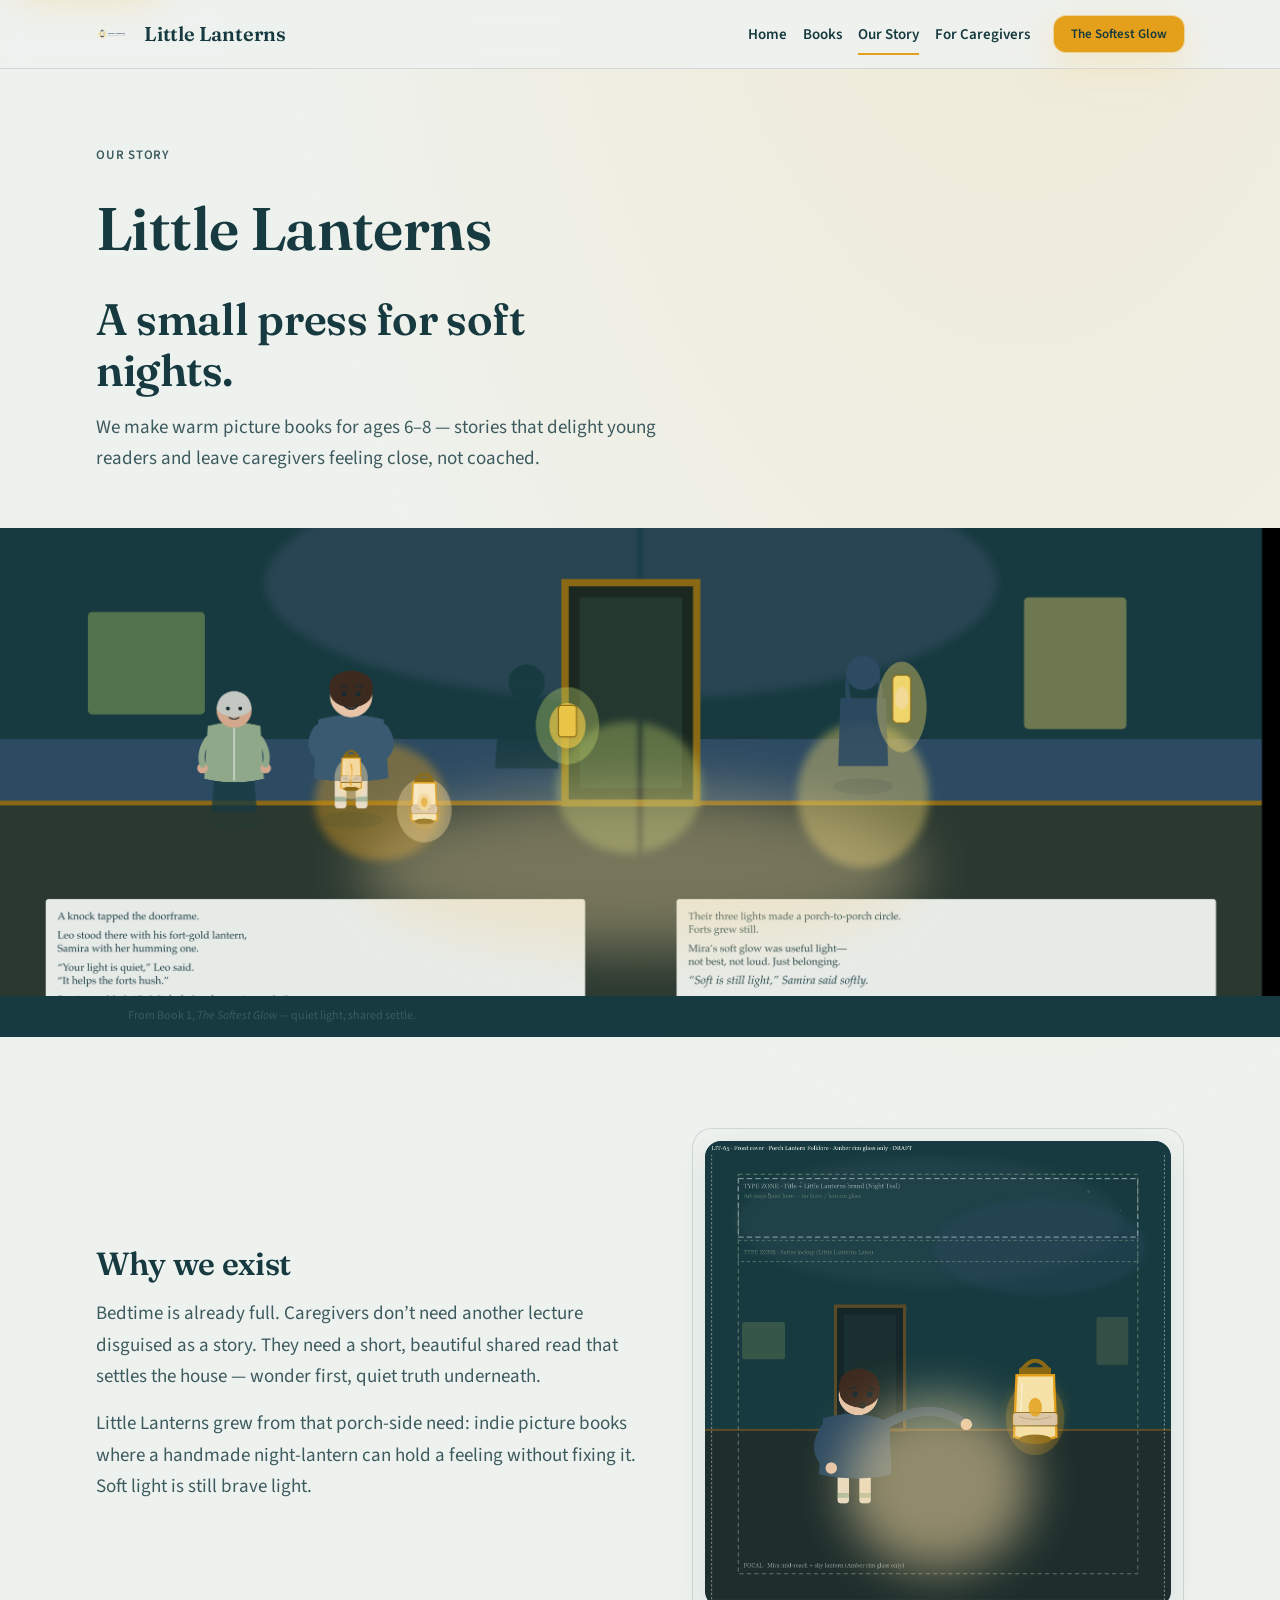
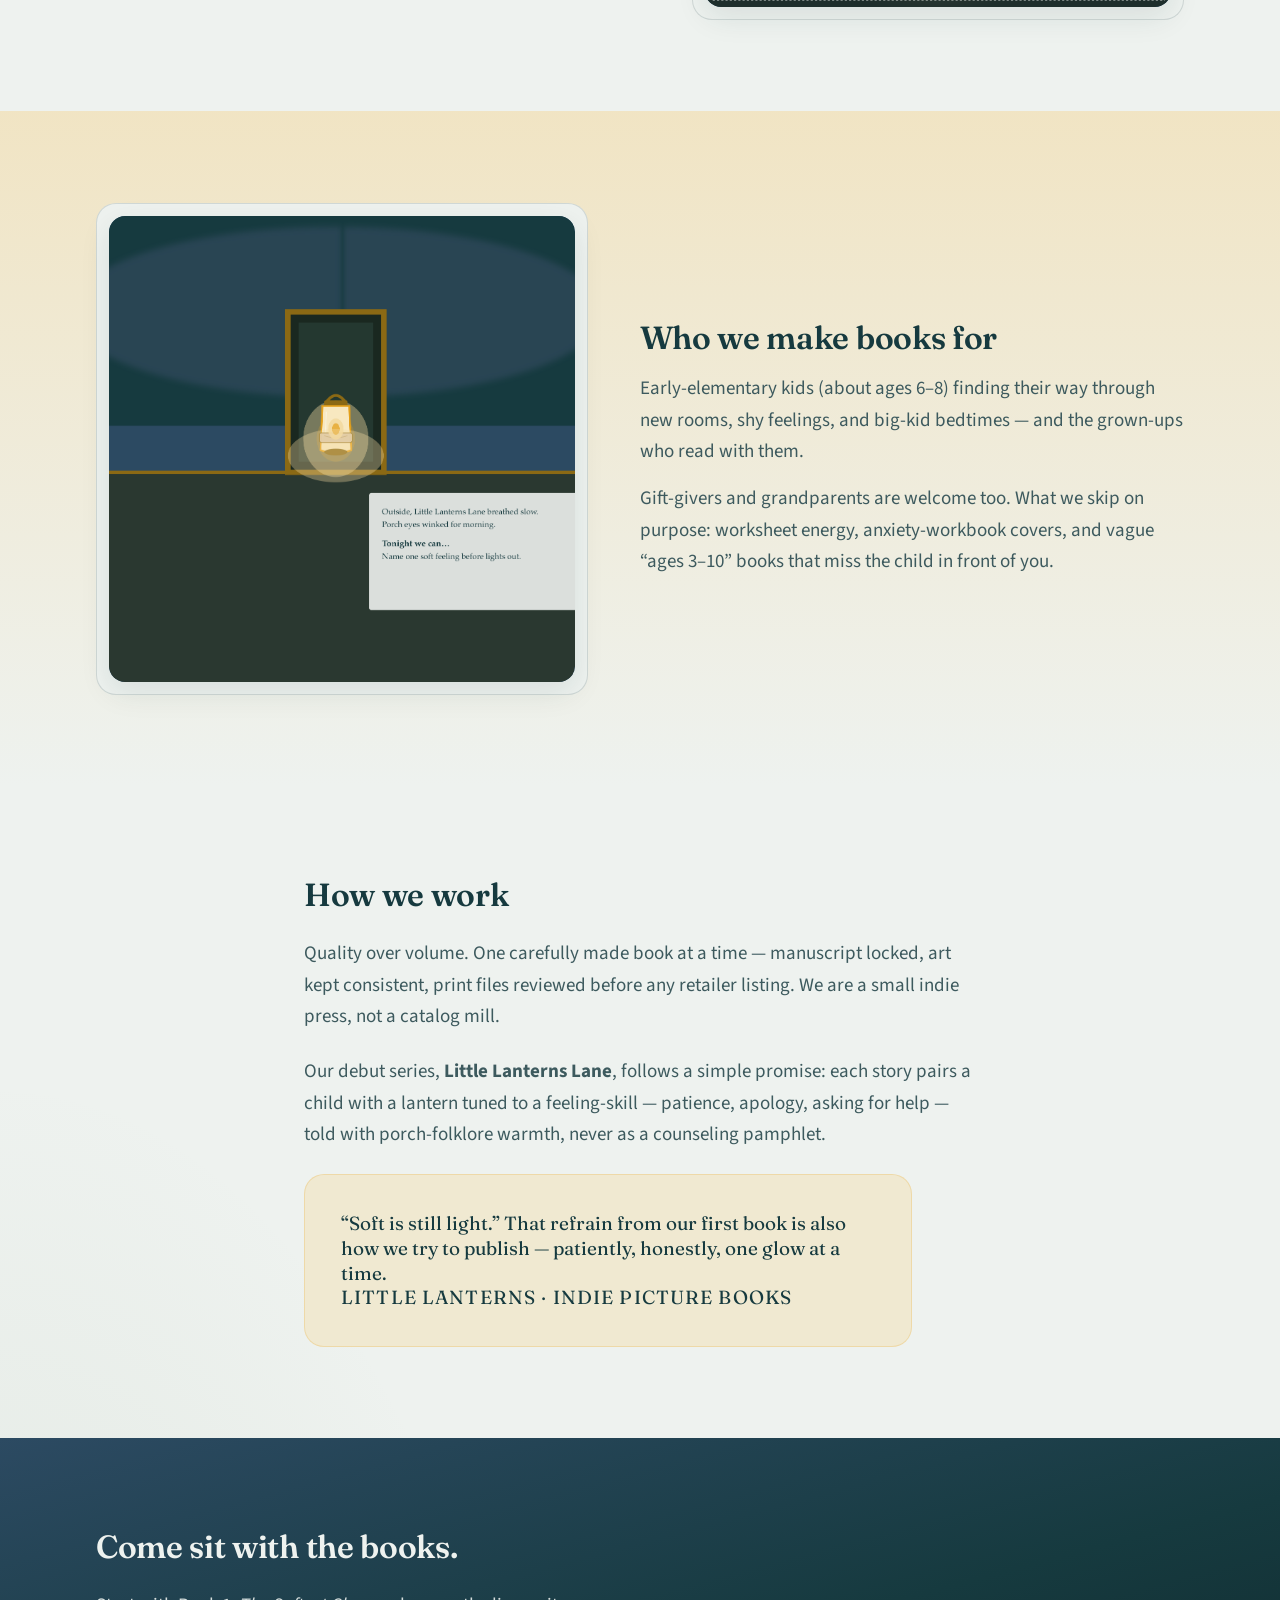
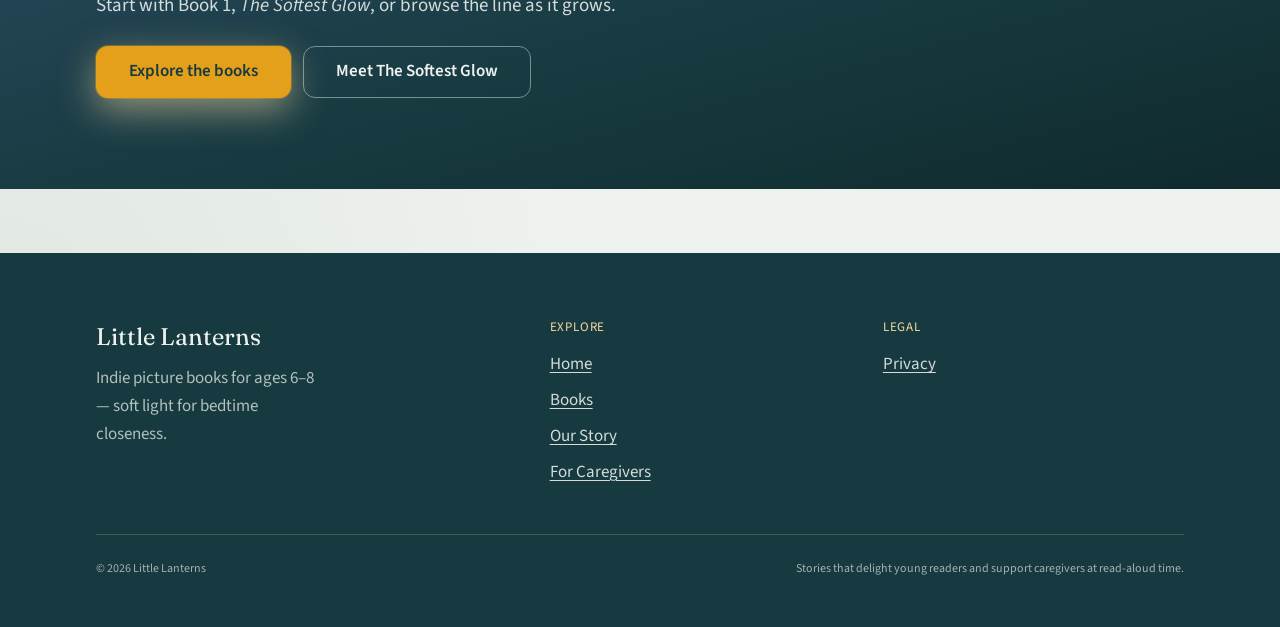
==== about/index.html @ 205b832d "Publish Little Lanterns website v1 static site. Hosted for LIT-75 via GitHub Pages; no retailer publ" ====
<!DOCTYPE html>
<html lang="en">
  <head>
    <meta charset="utf-8" />
    <meta name="viewport" content="width=device-width, initial-scale=1" />
    <title>Our Story — Little Lanterns</title>
    <meta
      name="description"
      content="Little Lanterns is a small indie press making warm, high-quality picture books for ages 6–8 — delight for kids, closeness for caregivers at read-aloud time."
    />
    <meta property="og:title" content="Our Story — Little Lanterns" />
    <meta
      property="og:description"
      content="A small indie press for soft nights: picture books that delight ages 6–8 and support the grown-ups who read them aloud."
    />
    <link rel="stylesheet" href="../design-system/tokens.css" />
    <link rel="stylesheet" href="../design-system/components.css" />
    <link rel="stylesheet" href="../assets/site.css" />
    <link rel="stylesheet" href="../assets/about.css" />
  </head>
  <body>
    <a class="ll-skip ll-btn ll-btn--glow" href="#main">Skip to content</a>

    <header class="ll-header">
      <div class="ll-shell ll-header__inner">
        <a class="ll-logo" href="../index.html">
          <img
            class="ll-logo__mark"
            src="../assets/little-lanterns-mark.svg"
            alt=""
            width="36"
            height="36"
          />
          <span class="ll-brand ll-logo__word">Little Lanterns</span>
        </a>
        <button
          class="ll-nav-toggle"
          type="button"
          data-nav-toggle
          aria-expanded="false"
          aria-controls="site-nav"
        >
          Menu
        </button>
        <nav class="ll-nav" id="site-nav" data-nav aria-label="Primary">
          <ul class="ll-nav__list">
            <li><a class="ll-nav__link" href="../index.html">Home</a></li>
            <li><a class="ll-nav__link" href="../books/index.html">Books</a></li>
            <li>
              <a class="ll-nav__link" href="../about/index.html" aria-current="page"
                >Our Story</a
              >
            </li>
            <li>
              <a class="ll-nav__link" href="../caregivers/index.html">For Caregivers</a>
            </li>
          </ul>
          <a
            class="ll-btn ll-btn--glow ll-btn--sm ll-header__cta"
            href="../books/the-softest-glow/index.html"
            >The Softest Glow</a
          >
        </nav>
      </div>
    </header>

    <main id="main">
      <section class="ll-about-hero" aria-labelledby="about-heading">
        <div class="ll-shell">
          <p class="ll-label">Our Story</p>
          <p class="ll-brand ll-about-hero__brand">Little Lanterns</p>
          <h1 id="about-heading" class="ll-display ll-display-lg ll-about-hero__headline">
            A small press for soft nights.
          </h1>
          <p class="ll-lede">
            We make warm picture books for ages 6–8 — stories that delight young readers
            and leave caregivers feeling close, not coached.
          </p>
        </div>
      </section>

      <figure class="ll-about-visual ll-media-bleed">
        <div class="ll-about-visual__frame">
          <img
            src="../assets/LIT-66-softproof-pp27-28-shared-settle.png"
            alt="Story art from The Softest Glow: neighbors settle together in soft porch light."
            width="1600"
            height="900"
          />
        </div>
        <figcaption class="ll-caption">
          From Book 1, <cite>The Softest Glow</cite> — quiet light, shared settle.
        </figcaption>
      </figure>

      <section class="ll-section" aria-labelledby="why-heading">
        <div class="ll-shell ll-about-split">
          <div class="ll-about-split__copy">
            <h2 id="why-heading" class="ll-display ll-display-md">Why we exist</h2>
            <p>
              Bedtime is already full. Caregivers don’t need another lecture disguised as a
              story. They need a short, beautiful shared read that settles the house —
              wonder first, quiet truth underneath.
            </p>
            <p>
              Little Lanterns grew from that porch-side need: indie picture books where a
              handmade night-lantern can hold a feeling without fixing it. Soft light is
              still brave light.
            </p>
          </div>
          <div class="ll-media-mat ll-about-mat">
            <div class="ll-media-frame ll-media-frame--lantern-glow">
              <img
                src="../assets/the-softest-glow-cover.png"
                alt="Cover of The Softest Glow, Book 1 in Little Lanterns Lane"
                width="640"
                height="640"
              />
            </div>
          </div>
        </div>
      </section>

      <section class="ll-section ll-band-settle" aria-labelledby="who-heading">
        <div class="ll-shell ll-about-split ll-about-split--flip">
          <div class="ll-media-mat ll-about-mat">
            <div class="ll-media-frame">
              <img
                src="../assets/LIT-66-softproof-pp31-32-coda.png"
                alt="Closing art from The Softest Glow: a soft lantern glow at rest."
                width="800"
                height="800"
              />
            </div>
          </div>
          <div class="ll-about-split__copy">
            <h2 id="who-heading" class="ll-display ll-display-md">Who we make books for</h2>
            <p>
              Early-elementary kids (about ages 6–8) finding their way through new rooms,
              shy feelings, and big-kid bedtimes — and the grown-ups who read with them.
            </p>
            <p>
              Gift-givers and grandparents are welcome too. What we skip on purpose:
              worksheet energy, anxiety-workbook covers, and vague “ages 3–10” books that
              miss the child in front of you.
            </p>
          </div>
        </div>
      </section>

      <section class="ll-section" aria-labelledby="how-heading">
        <div class="ll-shell ll-about-ethos">
          <h2 id="how-heading" class="ll-display ll-display-md">How we work</h2>
          <p>
            Quality over volume. One carefully made book at a time — manuscript locked,
            art kept consistent, print files reviewed before any retailer listing. We are
            a small indie press, not a catalog mill.
          </p>
          <p>
            Our debut series, <strong>Little Lanterns Lane</strong>, follows a simple
            promise: each story pairs a child with a lantern tuned to a feeling-skill —
            patience, apology, asking for help — told with porch-folklore warmth, never
            as a counseling pamphlet.
          </p>
          <aside class="ll-about-note" aria-label="Press note">
            <p>
              “Soft is still light.” That refrain from our first book is also how we try
              to publish — patiently, honestly, one glow at a time.
            </p>
            <p class="ll-about-note__attrib">Little Lanterns · indie picture books</p>
          </aside>
        </div>
      </section>

      <section class="ll-section ll-band-inverse" aria-labelledby="cta-heading">
        <div class="ll-shell ll-about-cta">
          <h2 id="cta-heading" class="ll-display ll-display-md">
            Come sit with the books.
          </h2>
          <p class="ll-lede">
            Start with Book 1, <cite>The Softest Glow</cite>, or browse the line as it
            grows.
          </p>
          <div class="ll-btn-row">
            <a class="ll-btn ll-btn--glow ll-btn--lg" href="../books/index.html"
              >Explore the books</a
            >
            <a
              class="ll-btn ll-btn--on-dark ll-btn--quiet ll-btn--lg"
              href="../books/the-softest-glow/index.html"
              >Meet The Softest Glow</a
            >
          </div>
        </div>
      </section>
    </main>

    <footer class="ll-footer">
      <div class="ll-shell">
        <div class="ll-footer__grid">
          <div>
            <p class="ll-footer__brand">Little Lanterns</p>
            <p class="ll-footer__tag">
              Indie picture books for ages 6–8 — soft light for bedtime closeness.
            </p>
          </div>
          <div>
            <p class="ll-footer__heading">Explore</p>
            <ul class="ll-footer__list">
              <li><a href="../index.html">Home</a></li>
              <li><a href="../books/index.html">Books</a></li>
              <li><a href="../about/index.html">Our Story</a></li>
              <li><a href="../caregivers/index.html">For Caregivers</a></li>
            </ul>
          </div>
          <div>
            <p class="ll-footer__heading">Legal</p>
            <ul class="ll-footer__list">
              <li><a href="../privacy/index.html">Privacy</a></li>
            </ul>
          </div>
        </div>
        <div class="ll-footer__legal">
          <span>© 2026 Little Lanterns</span>
          <span
            >Stories that delight young readers and support caregivers at read-aloud
            time.</span
          >
        </div>
      </div>
    </footer>

    <script src="../assets/site.js" defer></script>
  </body>
</html>
---- design-system/tokens.css ----
/**
 * Little Lanterns — Web Design Tokens
 * Visual system: Porch Lantern Folklore (Art Director lock: LIT-15 / LIT-59)
 * Issue: LIT-69
 *
 * Import once at the app root. Component styles live in components.css.
 */

@import url("https://fonts.googleapis.com/css2?family=Fraunces:opsz,wght@9..144,500;9..144,600;9..144,700&family=Source+Sans+3:ital,wght@0,400;0,500;0,600;0,700;1,400&display=swap");

:root {
  /* —— Brand color (locked AD palette) —— */
  --ll-lantern-amber: #e4a01a;
  --ll-night-teal: #163a3f;
  --ll-mist-paper: #eef2ef;
  --ll-ember-coral: #d45a3a;
  --ll-soft-sage: #8fa88a;
  --ll-porch-blue: #2c4a62;
  --ll-firefly-lime: #c6d96a;
  --ll-window-warm: #f3d9a0;

  /* —— Semantic roles (web) —— */
  --ll-color-bg: var(--ll-mist-paper);
  --ll-color-bg-elevated: #f7f9f7;
  --ll-color-bg-inverse: var(--ll-night-teal);
  --ll-color-bg-dusk: var(--ll-porch-blue);
  --ll-color-bg-settle: var(--ll-window-warm);

  --ll-color-text: var(--ll-night-teal);
  --ll-color-text-muted: #3d5a5e;
  --ll-color-text-on-inverse: var(--ll-mist-paper);
  --ll-color-text-on-dusk: var(--ll-mist-paper);

  --ll-color-brand: var(--ll-night-teal);
  --ll-color-accent: var(--ll-lantern-amber);
  --ll-color-accent-soft: var(--ll-window-warm);
  --ll-color-calm: var(--ll-soft-sage);
  --ll-color-neighbor: var(--ll-firefly-lime);
  --ll-color-stakes: var(--ll-ember-coral);
  /* Darkened coral for small text on Mist Paper (~4.6:1 AA). Raw Ember Coral is large-text only. */
  --ll-color-stakes-text: #a63f28;
  --ll-color-border: color-mix(in srgb, var(--ll-night-teal) 14%, transparent);
  --ll-color-border-strong: color-mix(in srgb, var(--ll-night-teal) 28%, transparent);
  --ll-color-focus: var(--ll-lantern-amber);
  --ll-color-link: var(--ll-porch-blue);
  --ll-color-link-hover: var(--ll-night-teal);

  /* —— Glow (local lantern treatment — never page-wide glitter) —— */
  --ll-glow-shy: color-mix(in srgb, var(--ll-lantern-amber) 35%, transparent);
  --ll-glow-soft-true: color-mix(in srgb, var(--ll-window-warm) 55%, transparent);
  --ll-glow-settle: color-mix(in srgb, var(--ll-window-warm) 40%, transparent);

  /* —— Typography —— */
  --ll-font-display: "Fraunces", "Palatino Linotype", Palatino, serif;
  --ll-font-body: "Source Sans 3", "Source Sans Pro", "Segoe UI", sans-serif;
  --ll-font-ui: var(--ll-font-body);

  --ll-fs-display-xl: clamp(2.5rem, 1.8rem + 2.8vw, 3.75rem);
  --ll-fs-display-lg: clamp(2rem, 1.55rem + 1.8vw, 2.75rem);
  --ll-fs-display-md: clamp(1.625rem, 1.4rem + 0.9vw, 2rem);
  --ll-fs-title: 1.375rem;
  --ll-fs-body-lg: 1.1875rem;
  --ll-fs-body: 1.0625rem;
  --ll-fs-body-sm: 0.9375rem;
  --ll-fs-label: 0.8125rem;
  --ll-fs-caption: 0.75rem;

  --ll-lh-display: 1.15;
  --ll-lh-title: 1.3;
  --ll-lh-body: 1.65;
  --ll-lh-tight: 1.35;

  --ll-tracking-display: -0.01em;
  --ll-tracking-label: 0.06em;

  --ll-fw-regular: 400;
  --ll-fw-medium: 500;
  --ll-fw-semibold: 600;
  --ll-fw-bold: 700;

  /* —— Spacing (4px base) —— */
  --ll-space-1: 0.25rem;
  --ll-space-2: 0.5rem;
  --ll-space-3: 0.75rem;
  --ll-space-4: 1rem;
  --ll-space-5: 1.5rem;
  --ll-space-6: 2rem;
  --ll-space-7: 3rem;
  --ll-space-8: 4rem;
  --ll-space-9: 6rem;

  --ll-section-y: clamp(3.5rem, 2.5rem + 4vw, 6rem);
  --ll-gutter: clamp(1.25rem, 1rem + 2vw, 2rem);
  --ll-content-max: 68rem;
  --ll-prose-max: 38rem;
  --ll-narrow-max: 28rem;

  /* —— Radius / elevation —— */
  --ll-radius-sm: 0.375rem;
  --ll-radius-md: 0.75rem;
  --ll-radius-lg: 1.25rem;
  --ll-radius-pill: 999px;

  --ll-shadow-soft: 0 10px 30px color-mix(in srgb, var(--ll-night-teal) 10%, transparent);
  --ll-shadow-glow: 0 0 0 1px var(--ll-glow-shy), 0 12px 36px var(--ll-glow-soft-true);
  /* Dual-tone focus: teal halo + amber outline (see a11y.css for :focus-visible) */
  --ll-shadow-focus: 0 0 0 3px var(--ll-night-teal), 0 0 0 6px var(--ll-color-focus);

  /* —— Motion —— */
  --ll-ease-out: cubic-bezier(0.22, 1, 0.36, 1);
  --ll-duration-fast: 140ms;
  --ll-duration-med: 280ms;
  --ll-duration-slow: 520ms;

  /* —— Control sizes —— */
  --ll-control-h-sm: 2.25rem;
  --ll-control-h-md: 2.75rem;
  --ll-control-h-lg: 3.25rem;
  --ll-icon-sm: 1rem;
  --ll-icon-md: 1.25rem;
}

@media (prefers-reduced-motion: reduce) {
  :root {
    --ll-duration-fast: 0ms;
    --ll-duration-med: 0ms;
    --ll-duration-slow: 0ms;
  }
}

/* Full transform/animation kill lives in a11y.css */
---- design-system/components.css ----
/**
 * Little Lanterns — Component primitives
 * Depends on tokens.css
 */

*,
*::before,
*::after {
  box-sizing: border-box;
}

html {
  color-scheme: light;
}

body {
  margin: 0;
  font-family: var(--ll-font-body);
  font-size: var(--ll-fs-body);
  font-weight: var(--ll-fw-regular);
  line-height: var(--ll-lh-body);
  color: var(--ll-color-text);
  background:
    radial-gradient(
      120% 80% at 80% -10%,
      color-mix(in srgb, var(--ll-window-warm) 35%, transparent),
      transparent 55%
    ),
    radial-gradient(
      90% 60% at 0% 100%,
      color-mix(in srgb, var(--ll-soft-sage) 18%, transparent),
      transparent 50%
    ),
    var(--ll-color-bg);
  -webkit-font-smoothing: antialiased;
  text-rendering: optimizeLegibility;
}

img {
  max-width: 100%;
  height: auto;
  display: block;
}

a {
  color: var(--ll-color-link);
  text-underline-offset: 0.18em;
  transition: color var(--ll-duration-fast) var(--ll-ease-out);
}

a:hover {
  color: var(--ll-color-link-hover);
}

:focus-visible {
  outline: 3px solid var(--ll-lantern-amber);
  outline-offset: 3px;
  box-shadow: 0 0 0 3px var(--ll-night-teal);
}

/* —— Type roles —— */
.ll-brand {
  font-family: var(--ll-font-display);
  font-weight: var(--ll-fw-semibold);
  font-optical-sizing: auto;
  letter-spacing: var(--ll-tracking-display);
  color: var(--ll-color-brand);
}

.ll-display {
  font-family: var(--ll-font-display);
  font-weight: var(--ll-fw-semibold);
  font-optical-sizing: auto;
  line-height: var(--ll-lh-display);
  letter-spacing: var(--ll-tracking-display);
  color: var(--ll-color-text);
}

.ll-display-xl { font-size: var(--ll-fs-display-xl); }
.ll-display-lg { font-size: var(--ll-fs-display-lg); }
.ll-display-md { font-size: var(--ll-fs-display-md); }

.ll-title {
  font-family: var(--ll-font-display);
  font-size: var(--ll-fs-title);
  font-weight: var(--ll-fw-semibold);
  line-height: var(--ll-lh-title);
}

.ll-lede {
  font-size: var(--ll-fs-body-lg);
  max-width: var(--ll-prose-max);
  color: var(--ll-color-text-muted);
}

.ll-label {
  font-family: var(--ll-font-ui);
  font-size: var(--ll-fs-label);
  font-weight: var(--ll-fw-semibold);
  letter-spacing: var(--ll-tracking-label);
  text-transform: uppercase;
  color: var(--ll-color-text-muted);
}

.ll-caption {
  font-size: var(--ll-fs-caption);
  line-height: var(--ll-lh-tight);
  color: var(--ll-color-text-muted);
}

.ll-prose {
  max-width: var(--ll-prose-max);
}

.ll-prose > * + * {
  margin-top: var(--ll-space-4);
}

/* —— Layout —— */
.ll-shell {
  width: min(100% - (var(--ll-gutter) * 2), var(--ll-content-max));
  margin-inline: auto;
}

.ll-section {
  padding-block: var(--ll-section-y);
}

.ll-band-inverse {
  background: linear-gradient(
    165deg,
    var(--ll-porch-blue) 0%,
    var(--ll-night-teal) 58%,
    #102a2e 100%
  );
  color: var(--ll-color-text-on-inverse);
}

.ll-band-inverse .ll-brand,
.ll-band-inverse .ll-display,
.ll-band-inverse .ll-title {
  color: var(--ll-color-text-on-inverse);
}

.ll-band-inverse .ll-lede,
.ll-band-inverse .ll-caption,
.ll-band-inverse .ll-label {
  /* ≥85% mist over night teal keeps ~8:1; avoid dropping below ~78% (~7:1) */
  color: color-mix(in srgb, var(--ll-mist-paper) 88%, transparent);
}

.ll-band-settle {
  background:
    linear-gradient(
      180deg,
      color-mix(in srgb, var(--ll-window-warm) 55%, var(--ll-mist-paper)),
      var(--ll-mist-paper)
    );
}

/* —— Buttons —— */
.ll-btn {
  --ll-btn-bg: var(--ll-night-teal);
  --ll-btn-fg: var(--ll-mist-paper);
  --ll-btn-border: transparent;
  --ll-btn-hover: color-mix(in srgb, var(--ll-night-teal) 88%, #000);

  appearance: none;
  display: inline-flex;
  align-items: center;
  justify-content: center;
  gap: var(--ll-space-2);
  min-height: var(--ll-control-h-md);
  padding: 0 var(--ll-space-5);
  border: 1.5px solid var(--ll-btn-border);
  border-radius: var(--ll-radius-md);
  background: var(--ll-btn-bg);
  color: var(--ll-btn-fg);
  font-family: var(--ll-font-ui);
  font-size: var(--ll-fs-body-sm);
  font-weight: var(--ll-fw-semibold);
  line-height: 1;
  text-decoration: none;
  cursor: pointer;
  transition:
    background var(--ll-duration-fast) var(--ll-ease-out),
    color var(--ll-duration-fast) var(--ll-ease-out),
    border-color var(--ll-duration-fast) var(--ll-ease-out),
    transform var(--ll-duration-fast) var(--ll-ease-out),
    box-shadow var(--ll-duration-med) var(--ll-ease-out);
}

.ll-btn:hover {
  background: var(--ll-btn-hover);
  color: var(--ll-btn-fg);
  text-decoration: none;
}

.ll-btn:active {
  transform: translateY(1px);
}

.ll-btn:disabled,
.ll-btn[aria-disabled="true"] {
  opacity: 0.5;
  cursor: not-allowed;
  transform: none;
}

.ll-btn--lg {
  min-height: var(--ll-control-h-lg);
  padding-inline: var(--ll-space-6);
  font-size: var(--ll-fs-body);
}

.ll-btn--sm {
  min-height: var(--ll-control-h-sm);
  padding-inline: var(--ll-space-4);
  font-size: var(--ll-fs-label);
}

.ll-btn--primary {
  --ll-btn-bg: var(--ll-night-teal);
  --ll-btn-fg: var(--ll-mist-paper);
  --ll-btn-hover: color-mix(in srgb, var(--ll-night-teal) 86%, #000);
}

.ll-btn--glow {
  --ll-btn-bg: var(--ll-lantern-amber);
  --ll-btn-fg: var(--ll-night-teal);
  --ll-btn-hover: color-mix(in srgb, var(--ll-lantern-amber) 88%, #fff);
  box-shadow: var(--ll-shadow-glow);
}

.ll-btn--quiet {
  --ll-btn-bg: transparent;
  --ll-btn-fg: var(--ll-night-teal);
  --ll-btn-border: var(--ll-color-border-strong);
  --ll-btn-hover: color-mix(in srgb, var(--ll-soft-sage) 22%, var(--ll-mist-paper));
}

.ll-btn--on-dark {
  --ll-btn-bg: var(--ll-mist-paper);
  --ll-btn-fg: var(--ll-night-teal);
  --ll-btn-hover: color-mix(in srgb, var(--ll-mist-paper) 88%, var(--ll-window-warm));
}

.ll-btn--on-dark.ll-btn--quiet {
  --ll-btn-bg: transparent;
  --ll-btn-fg: var(--ll-mist-paper);
  --ll-btn-border: color-mix(in srgb, var(--ll-mist-paper) 45%, transparent);
  --ll-btn-hover: color-mix(in srgb, var(--ll-mist-paper) 12%, transparent);
}

.ll-btn-row {
  display: flex;
  flex-wrap: wrap;
  gap: var(--ll-space-3);
}

/* —— Interactive surfaces (books / caregiver tools) —— */
.ll-book-tile {
  display: grid;
  gap: var(--ll-space-4);
  text-decoration: none;
  color: inherit;
  transition: transform var(--ll-duration-med) var(--ll-ease-out);
}

.ll-book-tile:hover {
  transform: translateY(-3px);
  color: inherit;
  text-decoration: none;
}

.ll-book-tile__cover {
  position: relative;
  aspect-ratio: 1 / 1;
  border-radius: var(--ll-radius-lg);
  overflow: hidden;
  background: var(--ll-night-teal);
  box-shadow: var(--ll-shadow-soft);
}

.ll-book-tile__cover img {
  width: 100%;
  height: 100%;
  object-fit: cover;
}

.ll-book-tile__cover::after {
  content: "";
  position: absolute;
  inset: auto 18% 12% 18%;
  height: 28%;
  border-radius: 50%;
  background: var(--ll-glow-shy);
  filter: blur(18px);
  pointer-events: none;
  opacity: 0.85;
}

.ll-book-tile__meta {
  display: grid;
  gap: var(--ll-space-1);
}

.ll-care-panel {
  display: grid;
  gap: var(--ll-space-3);
  padding: var(--ll-space-5);
  border-radius: var(--ll-radius-lg);
  background: color-mix(in srgb, var(--ll-window-warm) 42%, var(--ll-mist-paper));
  border: 1px solid color-mix(in srgb, var(--ll-lantern-amber) 28%, transparent);
}

.ll-care-panel__title {
  margin: 0;
  font-family: var(--ll-font-display);
  font-size: var(--ll-fs-title);
}

/* —— Imagery treatment —— */
.ll-media-bleed {
  width: 100vw;
  margin-left: calc(50% - 50vw);
  overflow: hidden;
  background: var(--ll-night-teal);
}

.ll-media-bleed img {
  width: 100%;
  max-height: min(72vh, 44rem);
  object-fit: cover;
  object-position: center 40%;
}

.ll-media-frame {
  position: relative;
  border-radius: var(--ll-radius-lg);
  overflow: hidden;
  background: var(--ll-porch-blue);
  box-shadow: var(--ll-shadow-soft);
}

.ll-media-frame--lantern-glow::after {
  content: "";
  position: absolute;
  inset: 55% 30% 8% 30%;
  border-radius: 50%;
  background: var(--ll-glow-soft-true);
  filter: blur(24px);
  pointer-events: none;
}

.ll-media-mat {
  padding: var(--ll-space-3);
  background: var(--ll-mist-paper);
  border: 1px solid var(--ll-color-border);
  border-radius: var(--ll-radius-lg);
}

.ll-media-mat > .ll-media-frame {
  border-radius: calc(var(--ll-radius-lg) - 4px);
}

/* —— Forms (caregiver tools) —— */
.ll-field {
  display: grid;
  gap: var(--ll-space-2);
}

.ll-input,
.ll-select,
.ll-textarea {
  width: 100%;
  min-height: var(--ll-control-h-md);
  padding: 0.65rem 0.9rem;
  border: 1.5px solid var(--ll-color-border-strong);
  border-radius: var(--ll-radius-md);
  background: #fff;
  color: var(--ll-color-text);
  font: inherit;
}

.ll-textarea {
  min-height: 7rem;
  resize: vertical;
}

.ll-input:focus-visible,
.ll-select:focus-visible,
.ll-textarea:focus-visible {
  border-color: var(--ll-lantern-amber);
}

/* —— Utilities —— */
.ll-stack-2 { display: grid; gap: var(--ll-space-2); }
.ll-stack-3 { display: grid; gap: var(--ll-space-3); }
.ll-stack-4 { display: grid; gap: var(--ll-space-4); }
.ll-stack-5 { display: grid; gap: var(--ll-space-5); }
.ll-stack-6 { display: grid; gap: var(--ll-space-6); }

.ll-cluster {
  display: flex;
  flex-wrap: wrap;
  gap: var(--ll-space-3);
  align-items: center;
}

.ll-sr-only {
  position: absolute;
  width: 1px;
  height: 1px;
  padding: 0;
  margin: -1px;
  overflow: hidden;
  clip: rect(0, 0, 0, 0);
  white-space: nowrap;
  border: 0;
}
---- assets/site.css ----
/**
 * Little Lanterns site chrome — layout beyond design-system primitives.
 * Depends on /design-system/tokens.css + components.css
 */

.ll-skip {
  position: absolute;
  left: var(--ll-space-4);
  top: var(--ll-space-4);
  z-index: 100;
  transform: translateY(-160%);
  transition: transform var(--ll-duration-fast) var(--ll-ease-out);
}

.ll-skip:focus {
  transform: translateY(0);
}

.ll-header {
  position: sticky;
  top: 0;
  z-index: 40;
  backdrop-filter: blur(12px);
  background: color-mix(in srgb, var(--ll-mist-paper) 88%, transparent);
  border-bottom: 1px solid var(--ll-color-border);
}

.ll-header__inner {
  display: flex;
  align-items: center;
  justify-content: space-between;
  gap: var(--ll-space-4);
  min-height: 4.25rem;
  padding-block: var(--ll-space-3);
}

.ll-logo {
  display: inline-flex;
  align-items: center;
  gap: var(--ll-space-3);
  text-decoration: none;
  color: inherit;
}

.ll-logo:hover {
  color: inherit;
  text-decoration: none;
}

.ll-logo__mark {
  width: 2.25rem;
  height: 2.25rem;
  flex-shrink: 0;
}

.ll-logo__word {
  font-size: 1.25rem;
  line-height: 1;
}

.ll-nav {
  display: flex;
  align-items: center;
  gap: var(--ll-space-5);
}

.ll-nav__list {
  display: flex;
  flex-wrap: wrap;
  gap: var(--ll-space-1) var(--ll-space-4);
  margin: 0;
  padding: 0;
  list-style: none;
}

.ll-nav__link {
  font-family: var(--ll-font-ui);
  font-size: var(--ll-fs-body-sm);
  font-weight: var(--ll-fw-semibold);
  color: var(--ll-color-text);
  text-decoration: none;
  padding-block: var(--ll-space-2);
  border-bottom: 2px solid transparent;
}

.ll-nav__link:hover {
  color: var(--ll-color-link);
  text-decoration: none;
}

.ll-nav__link[aria-current="page"] {
  border-bottom-color: var(--ll-lantern-amber);
  color: var(--ll-night-teal);
}

.ll-nav-toggle {
  display: none;
  appearance: none;
  border: 1.5px solid var(--ll-color-border-strong);
  border-radius: var(--ll-radius-md);
  background: transparent;
  color: var(--ll-night-teal);
  min-height: 2.5rem;
  padding: 0 var(--ll-space-3);
  font: inherit;
  font-weight: var(--ll-fw-semibold);
  cursor: pointer;
}

.ll-hero {
  position: relative;
  min-height: min(88vh, 46rem);
  display: grid;
  align-items: end;
  color: var(--ll-mist-paper);
  overflow: hidden;
}

.ll-hero__media {
  position: absolute;
  inset: 0;
  z-index: 0;
}

.ll-hero__media img {
  width: 100%;
  height: 100%;
  object-fit: cover;
  object-position: center 35%;
}

.ll-hero__media::after {
  content: "";
  position: absolute;
  inset: 0;
  background:
    linear-gradient(
      180deg,
      color-mix(in srgb, var(--ll-night-teal) 18%, transparent) 0%,
      color-mix(in srgb, var(--ll-night-teal) 72%, transparent) 55%,
      color-mix(in srgb, var(--ll-night-teal) 92%, transparent) 100%
    );
}

.ll-hero__content {
  position: relative;
  z-index: 1;
  padding-block: clamp(3rem, 8vh, 5.5rem) clamp(2.5rem, 7vh, 4.5rem);
  animation: ll-rise var(--ll-duration-slow) var(--ll-ease-out) both;
}

.ll-hero .ll-brand {
  color: var(--ll-window-warm);
  font-size: clamp(2.75rem, 2rem + 3vw, 4.25rem);
  display: block;
  margin-bottom: var(--ll-space-4);
}

.ll-hero .ll-display {
  color: var(--ll-mist-paper);
  max-width: 18ch;
  margin: 0 0 var(--ll-space-4);
}

.ll-hero .ll-lede {
  color: color-mix(in srgb, var(--ll-mist-paper) 86%, transparent);
  margin: 0 0 var(--ll-space-6);
}

.ll-feature-split {
  display: grid;
  grid-template-columns: minmax(0, 0.95fr) minmax(0, 1.05fr);
  gap: clamp(1.5rem, 4vw, 3.5rem);
  align-items: center;
}

.ll-audience {
  display: grid;
  gap: var(--ll-space-3);
  max-width: 40rem;
}

.ll-audience p {
  margin: 0;
  font-size: var(--ll-fs-body-lg);
  color: var(--ll-color-text-muted);
}

.ll-invite {
  display: grid;
  gap: var(--ll-space-4);
  padding: clamp(1.5rem, 3vw, 2.5rem);
  border-radius: var(--ll-radius-lg);
  background: color-mix(in srgb, var(--ll-soft-sage) 16%, var(--ll-mist-paper));
  border: 1px solid color-mix(in srgb, var(--ll-soft-sage) 40%, transparent);
}

.ll-footer {
  margin-top: var(--ll-space-8);
  padding-block: var(--ll-space-8) var(--ll-space-7);
  background: var(--ll-night-teal);
  color: var(--ll-mist-paper);
}

.ll-footer a {
  color: color-mix(in srgb, var(--ll-mist-paper) 88%, transparent);
}

.ll-footer a:hover {
  color: var(--ll-window-warm);
}

.ll-footer__grid {
  display: grid;
  grid-template-columns: 1.4fr 1fr 1fr;
  gap: var(--ll-space-6);
}

.ll-footer__brand {
  font-family: var(--ll-font-display);
  font-size: 1.5rem;
  margin: 0 0 var(--ll-space-2);
}

.ll-footer__tag {
  margin: 0;
  color: color-mix(in srgb, var(--ll-mist-paper) 72%, transparent);
  max-width: 28ch;
}

.ll-footer__heading {
  margin: 0 0 var(--ll-space-3);
  font-size: var(--ll-fs-label);
  letter-spacing: var(--ll-tracking-label);
  text-transform: uppercase;
  color: var(--ll-window-warm);
}

.ll-footer__list {
  margin: 0;
  padding: 0;
  list-style: none;
  display: grid;
  gap: var(--ll-space-2);
}

.ll-footer__legal {
  margin-top: var(--ll-space-7);
  padding-top: var(--ll-space-5);
  border-top: 1px solid color-mix(in srgb, var(--ll-mist-paper) 18%, transparent);
  display: flex;
  flex-wrap: wrap;
  gap: var(--ll-space-3);
  justify-content: space-between;
  font-size: var(--ll-fs-caption);
  color: color-mix(in srgb, var(--ll-mist-paper) 65%, transparent);
}

.ll-page-hero {
  padding-block: clamp(2.5rem, 6vh, 4rem) var(--ll-space-6);
}

.ll-book-grid {
  display: grid;
  grid-template-columns: repeat(auto-fit, minmax(15rem, 18rem));
  gap: var(--ll-space-6);
}

.ll-coming {
  opacity: 0.72;
  pointer-events: none;
}

.ll-detail {
  display: grid;
  grid-template-columns: minmax(0, 22rem) minmax(0, 1fr);
  gap: clamp(1.75rem, 4vw, 3.5rem);
  align-items: start;
}

.ll-beats {
  margin: 0;
  padding: 0;
  list-style: none;
  display: grid;
  gap: var(--ll-space-4);
}

.ll-beats li {
  padding-left: var(--ll-space-5);
  border-left: 3px solid var(--ll-lantern-amber);
}

.ll-look {
  display: grid;
  grid-template-columns: repeat(auto-fit, minmax(11rem, 1fr));
  gap: var(--ll-space-4);
}

.ll-look figure {
  margin: 0;
  display: grid;
  gap: var(--ll-space-2);
}

.ll-look img {
  border-radius: var(--ll-radius-md);
  box-shadow: var(--ll-shadow-soft);
  aspect-ratio: 1;
  object-fit: cover;
}

.ll-tips {
  display: grid;
  gap: var(--ll-space-4);
}

@keyframes ll-rise {
  from {
    opacity: 0;
    transform: translateY(1rem);
  }
  to {
    opacity: 1;
    transform: translateY(0);
  }
}

@media (max-width: 820px) {
  .ll-nav-toggle {
    display: inline-flex;
    align-items: center;
  }

  .ll-nav {
    position: absolute;
    left: var(--ll-gutter);
    right: var(--ll-gutter);
    top: calc(100% + 0.35rem);
    display: none;
    flex-direction: column;
    align-items: stretch;
    gap: var(--ll-space-3);
    padding: var(--ll-space-4);
    border-radius: var(--ll-radius-lg);
    background: var(--ll-mist-paper);
    border: 1px solid var(--ll-color-border-strong);
    box-shadow: var(--ll-shadow-soft);
  }

  .ll-nav.is-open {
    display: flex;
  }

  .ll-nav__list {
    flex-direction: column;
    gap: 0;
  }

  .ll-nav__link {
    display: block;
    padding: var(--ll-space-3) 0;
  }

  .ll-feature-split,
  .ll-detail,
  .ll-footer__grid {
    grid-template-columns: 1fr;
  }

  .ll-header__cta {
    display: none;
  }
}

@media (prefers-reduced-motion: reduce) {
  .ll-hero__content,
  .ll-book-tile {
    animation: none !important;
    transition: none !important;
  }
}
---- assets/about.css ----
/**
 * About / Our Story — page-specific layout (LIT-72)
 * Depends on design-system + assets/site.css
 */

.ll-about-hero {
  position: relative;
  overflow: hidden;
  padding-block: clamp(3rem, 7vh, 5rem) clamp(2.5rem, 6vh, 4rem);
  animation: ll-rise var(--ll-duration-slow) var(--ll-ease-out) both;
}

.ll-about-hero__brand {
  display: block;
  font-size: clamp(2.5rem, 1.9rem + 2.4vw, 3.75rem);
  margin: 0 0 var(--ll-space-4);
}

.ll-about-hero__headline {
  max-width: 16ch;
  margin: 0 0 var(--ll-space-4);
}

.ll-about-hero .ll-lede {
  margin: 0;
  max-width: 36rem;
}

.ll-about-visual {
  margin: 0;
  padding: 0;
}

.ll-about-visual__frame {
  position: relative;
  border-radius: 0;
  overflow: hidden;
  background: var(--ll-night-teal);
  min-height: min(48vh, 28rem);
}

.ll-about-visual__frame img {
  width: 100%;
  height: min(52vh, 30rem);
  object-fit: cover;
  object-position: center 45%;
}

.ll-about-visual__frame::after {
  content: "";
  position: absolute;
  inset: auto 28% 10% 28%;
  height: 34%;
  border-radius: 50%;
  background: var(--ll-glow-soft-true);
  filter: blur(28px);
  pointer-events: none;
  opacity: 0.7;
}

.ll-about-visual figcaption {
  margin: 0;
  padding: var(--ll-space-3) var(--ll-gutter);
  max-width: var(--ll-content-max);
  margin-inline: auto;
}

.ll-about-split {
  display: grid;
  grid-template-columns: minmax(0, 1.05fr) minmax(0, 0.95fr);
  gap: clamp(1.75rem, 4vw, 3.5rem);
  align-items: center;
}

.ll-about-split--flip {
  grid-template-columns: minmax(0, 0.95fr) minmax(0, 1.05fr);
}

.ll-about-split__copy h2 {
  margin: 0 0 var(--ll-space-4);
}

.ll-about-split__copy p {
  margin: 0;
  font-size: var(--ll-fs-body-lg);
  color: var(--ll-color-text-muted);
  max-width: var(--ll-prose-max);
}

.ll-about-split__copy p + p {
  margin-top: var(--ll-space-4);
}

.ll-about-mat img {
  width: 100%;
  aspect-ratio: 1;
  object-fit: cover;
  border-radius: calc(var(--ll-radius-lg) - 4px);
}

.ll-about-ethos {
  display: grid;
  gap: var(--ll-space-5);
  max-width: 42rem;
}

.ll-about-ethos h2 {
  margin: 0;
}

.ll-about-ethos p {
  margin: 0;
  font-size: var(--ll-fs-body-lg);
  color: var(--ll-color-text-muted);
}

.ll-about-note {
  margin: 0;
  padding: clamp(1.5rem, 3vw, 2.25rem);
  border-radius: var(--ll-radius-lg);
  background: color-mix(in srgb, var(--ll-window-warm) 38%, var(--ll-mist-paper));
  border: 1px solid color-mix(in srgb, var(--ll-lantern-amber) 22%, transparent);
  max-width: 38rem;
  animation: ll-rise var(--ll-duration-slow) var(--ll-ease-out) both;
  animation-delay: 80ms;
}

.ll-about-note p {
  margin: 0;
  font-family: var(--ll-font-display);
  font-size: var(--ll-fs-body-lg);
  line-height: var(--ll-lh-title);
  color: var(--ll-night-teal);
}

.ll-about-note__attrib {
  margin-top: var(--ll-space-3);
  font-family: var(--ll-font-body);
  font-size: var(--ll-fs-label);
  letter-spacing: var(--ll-tracking-label);
  text-transform: uppercase;
  color: var(--ll-color-text-muted);
}

.ll-about-cta {
  display: grid;
  gap: var(--ll-space-5);
  justify-items: start;
}

.ll-about-cta h2 {
  margin: 0;
  max-width: 18ch;
}

.ll-about-cta .ll-lede {
  margin: 0;
}

@media (max-width: 820px) {
  .ll-about-split,
  .ll-about-split--flip {
    grid-template-columns: 1fr;
  }

  .ll-about-split--flip .ll-about-mat {
    order: -1;
  }
}

@media (prefers-reduced-motion: reduce) {
  .ll-about-hero,
  .ll-about-note {
    animation: none !important;
  }
}
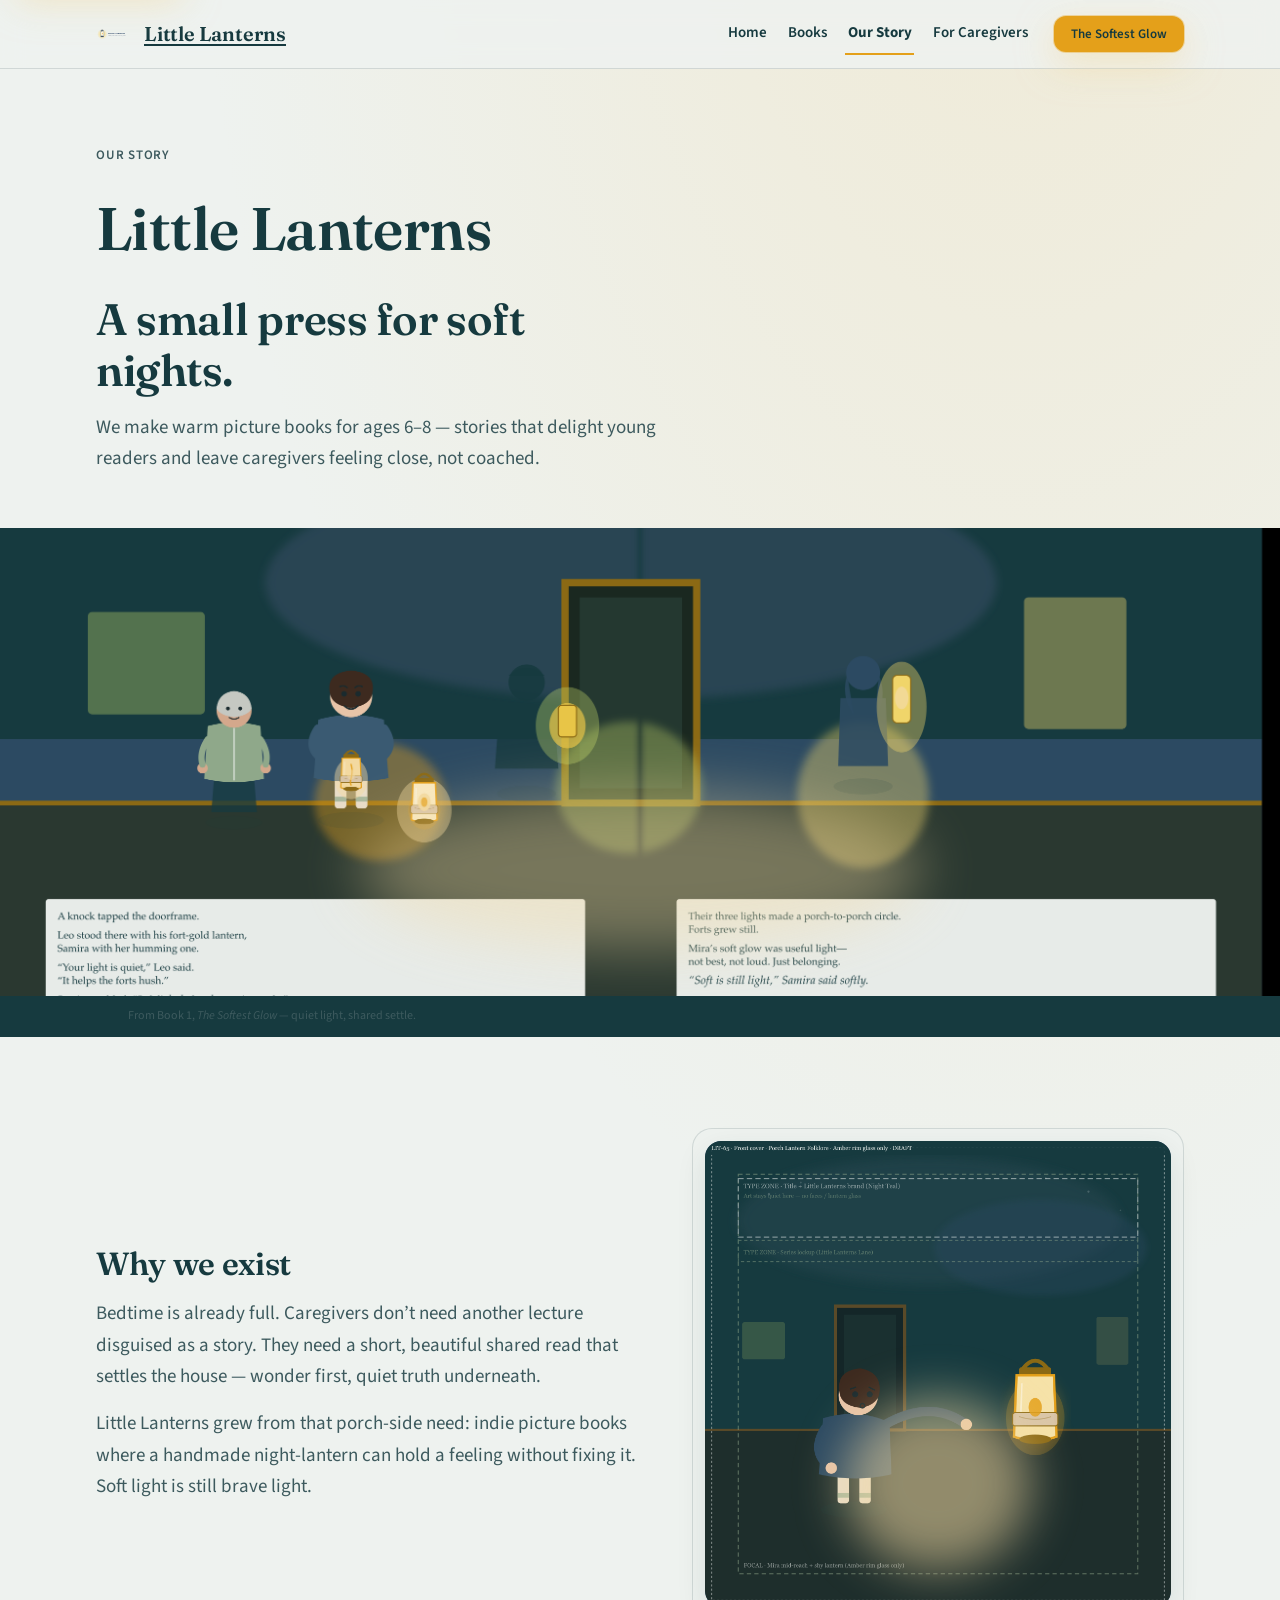
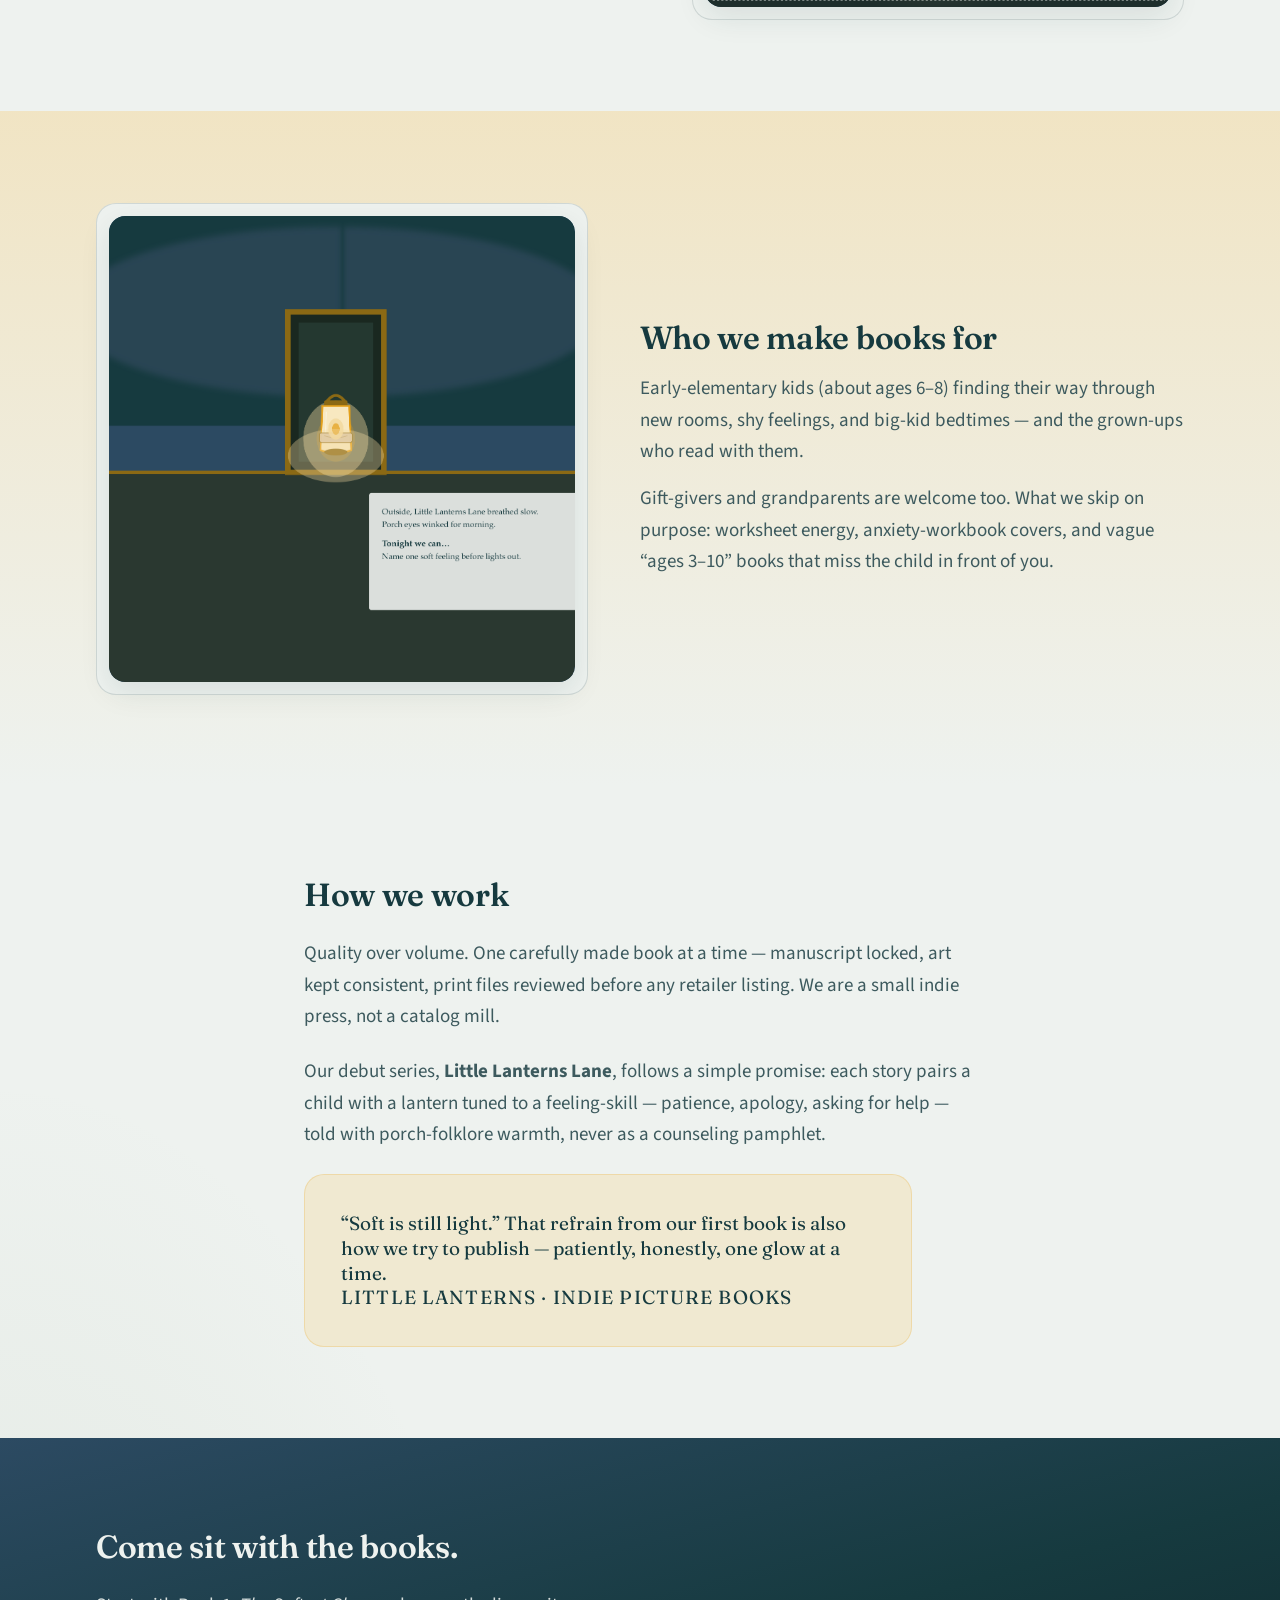
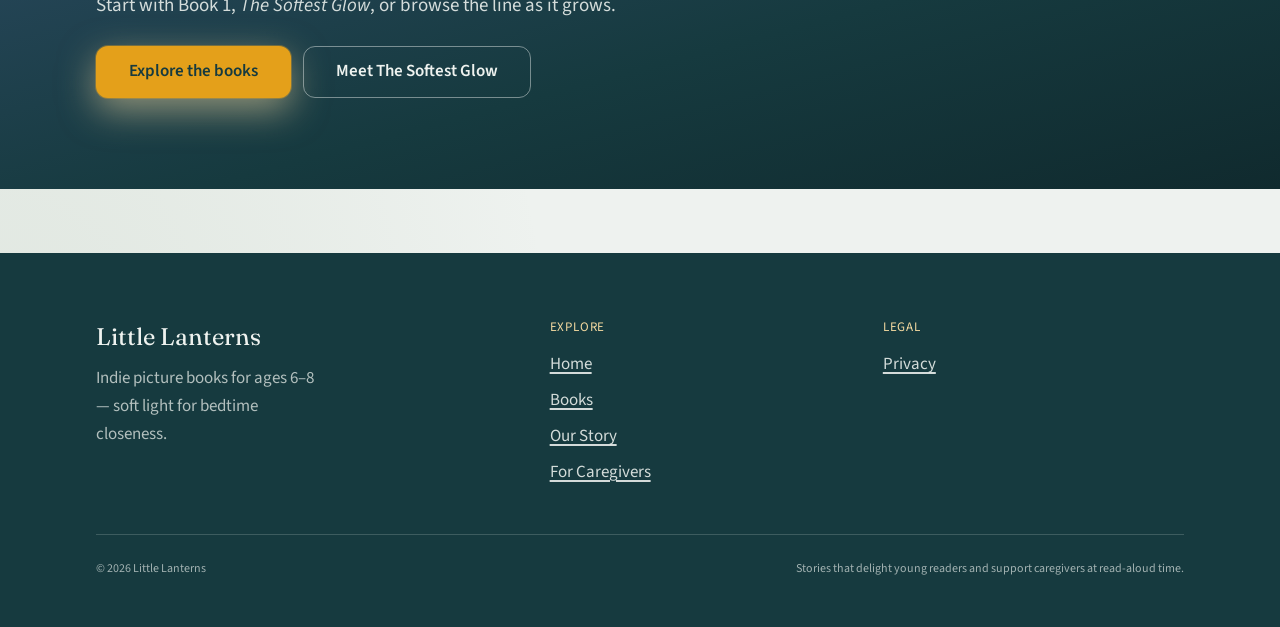
==== commit 463f3cd0: "fix(a11y): wire a11y.css and relative URLs for GitHub Pages LIT-78 page-level WCAG AA pass: import d" ====
--- a/about/index.html
+++ b/about/index.html
@@ -15,11 +15,12 @@
     />
     <link rel="stylesheet" href="../design-system/tokens.css" />
     <link rel="stylesheet" href="../design-system/components.css" />
+    <link rel="stylesheet" href="../design-system/a11y.css" />
     <link rel="stylesheet" href="../assets/site.css" />
     <link rel="stylesheet" href="../assets/about.css" />
   </head>
   <body>
-    <a class="ll-skip ll-btn ll-btn--glow" href="#main">Skip to content</a>
+    <a class="ll-skip ll-btn ll-btn--glow" href="#main-content">Skip to main content</a>
 
     <header class="ll-header">
       <div class="ll-shell ll-header__inner">
@@ -30,7 +31,7 @@
             alt=""
             width="36"
             height="36"
-          />
+           aria-hidden="true" />
           <span class="ll-brand ll-logo__word">Little Lanterns</span>
         </a>
         <button
@@ -64,7 +65,7 @@
       </div>
     </header>
 
-    <main id="main">
+    <main id="main-content" tabindex="-1">
       <section class="ll-about-hero" aria-labelledby="about-heading">
         <div class="ll-shell">
           <p class="ll-label">Our Story</p>
--- a/design-system/a11y.css
+++ b/design-system/a11y.css
@@ -0,0 +1,282 @@
+/**
+ * Little Lanterns — Accessibility primitives (WCAG AA)
+ * Issue: LIT-74
+ * Depends on: tokens.css, components.css
+ *
+ * Import after components.css on every page.
+ */
+
+/* —— Skip link —— */
+.ll-skip {
+  position: absolute;
+  inset-inline-start: var(--ll-gutter);
+  top: var(--ll-space-3);
+  z-index: 1000;
+  padding: 0.65rem 1rem;
+  border-radius: var(--ll-radius-md);
+  background: var(--ll-night-teal);
+  color: var(--ll-mist-paper);
+  font-weight: var(--ll-fw-semibold);
+  text-decoration: none;
+  transform: translateY(-200%);
+  transition: transform var(--ll-duration-fast) var(--ll-ease-out);
+}
+
+.ll-skip:focus,
+.ll-skip:focus-visible {
+  transform: translateY(0);
+  box-shadow: var(--ll-shadow-focus);
+  outline: none;
+  color: var(--ll-mist-paper);
+}
+
+/* —— Focus: dual ring works on mist + inverse —— */
+:focus-visible {
+  outline: 3px solid var(--ll-lantern-amber);
+  outline-offset: 3px;
+  box-shadow: 0 0 0 3px var(--ll-night-teal);
+}
+
+.ll-band-inverse :focus-visible,
+.ll-btn--on-dark:focus-visible,
+.ll-btn--glow:focus-visible {
+  outline-color: var(--ll-window-warm);
+  box-shadow: 0 0 0 3px var(--ll-night-teal);
+}
+
+/* —— Body links: never color-only —— */
+a:not(.ll-btn):not(.ll-book-tile):not(.ll-nav__link):not(.ll-brand-link) {
+  text-decoration: underline;
+  text-decoration-thickness: 1.5px;
+  text-underline-offset: 0.18em;
+}
+
+/* —— Site header / primary nav —— */
+.ll-site-header {
+  position: sticky;
+  top: 0;
+  z-index: 50;
+  background: color-mix(in srgb, var(--ll-mist-paper) 92%, transparent);
+  backdrop-filter: blur(10px);
+  border-bottom: 1px solid var(--ll-color-border);
+}
+
+.ll-site-header__inner {
+  display: flex;
+  align-items: center;
+  justify-content: space-between;
+  gap: var(--ll-space-4);
+  min-height: 3.75rem;
+  padding-block: var(--ll-space-3);
+}
+
+.ll-brand-link {
+  font-family: var(--ll-font-display);
+  font-size: 1.35rem;
+  font-weight: var(--ll-fw-semibold);
+  color: var(--ll-color-brand);
+  text-decoration: none;
+  letter-spacing: var(--ll-tracking-display);
+}
+
+.ll-brand-link:hover {
+  color: var(--ll-color-brand);
+  text-decoration: none;
+}
+
+.ll-nav {
+  display: flex;
+  align-items: center;
+  gap: var(--ll-space-2);
+}
+
+.ll-nav__list {
+  display: flex;
+  flex-wrap: wrap;
+  align-items: center;
+  gap: var(--ll-space-1) var(--ll-space-4);
+  margin: 0;
+  padding: 0;
+  list-style: none;
+}
+
+.ll-nav__link {
+  display: inline-flex;
+  align-items: center;
+  min-height: 2.5rem;
+  padding: 0.25rem 0.15rem;
+  color: var(--ll-color-text);
+  font-weight: var(--ll-fw-medium);
+  text-decoration: none;
+  border-bottom: 2px solid transparent;
+}
+
+.ll-nav__link:hover {
+  color: var(--ll-color-link-hover);
+  text-decoration: none;
+}
+
+/* Active: weight + underline — not color alone (WCAG 1.4.1) */
+.ll-nav__link[aria-current="page"] {
+  font-weight: var(--ll-fw-bold);
+  border-bottom-color: var(--ll-lantern-amber);
+  color: var(--ll-night-teal);
+}
+
+.ll-nav-toggle {
+  display: none;
+  align-items: center;
+  justify-content: center;
+  width: var(--ll-control-h-md);
+  height: var(--ll-control-h-md);
+  border: 1.5px solid var(--ll-color-border-strong);
+  border-radius: var(--ll-radius-md);
+  background: transparent;
+  color: var(--ll-night-teal);
+  cursor: pointer;
+}
+
+.ll-nav-toggle__icon {
+  display: block;
+  width: 1.15rem;
+  height: 2px;
+  background: currentColor;
+  box-shadow: 0 -6px 0 currentColor, 0 6px 0 currentColor;
+}
+
+@media (max-width: 719px) {
+  .ll-nav-toggle {
+    display: inline-flex;
+  }
+
+  .ll-nav {
+    position: absolute;
+    inset-inline: var(--ll-gutter);
+    top: calc(100% + 0.35rem);
+    display: none;
+    padding: var(--ll-space-4);
+    border-radius: var(--ll-radius-lg);
+    background: var(--ll-color-bg-elevated);
+    border: 1px solid var(--ll-color-border-strong);
+    box-shadow: var(--ll-shadow-soft);
+  }
+
+  .ll-nav.is-open,
+  .ll-nav[data-open="true"] {
+    display: flex;
+    flex-direction: column;
+  }
+
+  .ll-nav__list {
+    flex-direction: column;
+    align-items: stretch;
+    gap: 0;
+  }
+
+  .ll-nav__link {
+    width: 100%;
+    min-height: 2.75rem;
+    padding-inline: var(--ll-space-2);
+    border-bottom: 0;
+    border-inline-start: 3px solid transparent;
+  }
+
+  .ll-nav__link[aria-current="page"] {
+    border-inline-start-color: var(--ll-lantern-amber);
+    background: color-mix(in srgb, var(--ll-window-warm) 35%, transparent);
+  }
+}
+
+/* —— Main landmark target for skip —— */
+#main-content:focus,
+#main:focus {
+  outline: none;
+}
+
+#main-content:focus-visible,
+#main:focus-visible {
+  outline: 3px solid var(--ll-lantern-amber);
+  outline-offset: 4px;
+}
+
+/* —— Decorative imagery helper —— */
+.ll-img-decorative {
+  pointer-events: none;
+}
+
+/* Require alt on content images; empty alt for decorative is OK when marked */
+img:not([alt]) {
+  outline: 2px dashed var(--ll-ember-coral);
+}
+
+/* —— Stakes / coral: large text only unless darkened —— */
+.ll-text-stakes {
+  color: #a63f28; /* darkened Ember Coral — AA on Mist Paper (~4.6:1) */
+  font-weight: var(--ll-fw-semibold);
+}
+
+/* —— Reduced motion: kill transform/animation, not just duration —— */
+@media (prefers-reduced-motion: reduce) {
+  *,
+  *::before,
+  *::after {
+    animation-duration: 0.01ms !important;
+    animation-iteration-count: 1 !important;
+    transition-duration: 0.01ms !important;
+    scroll-behavior: auto !important;
+  }
+
+  .ll-book-tile:hover,
+  .ll-btn:active {
+    transform: none;
+  }
+}
+
+/* —— Print / caregiver readability —— */
+@media print {
+  .ll-site-header,
+  .ll-header,
+  .ll-skip,
+  .ll-nav-toggle {
+    display: none !important;
+  }
+
+  body {
+    background: #fff;
+    color: #000;
+  }
+
+  a {
+    color: inherit;
+    text-decoration: underline;
+  }
+}
+
+
+/* Align with site.css mobile chrome (toggle ≤820px, .is-open) */
+@media (max-width: 820px) {
+  .ll-nav-toggle {
+    display: inline-flex;
+  }
+
+  .ll-header .ll-nav,
+  .ll-site-header .ll-nav {
+    position: absolute;
+    inset-inline: var(--ll-gutter);
+    top: calc(100% + 0.35rem);
+    display: none;
+    padding: var(--ll-space-4);
+    border-radius: var(--ll-radius-lg);
+    background: var(--ll-color-bg-elevated);
+    border: 1px solid var(--ll-color-border-strong);
+    box-shadow: var(--ll-shadow-soft);
+  }
+
+  .ll-header .ll-nav.is-open,
+  .ll-header .ll-nav[data-open="true"],
+  .ll-site-header .ll-nav.is-open,
+  .ll-site-header .ll-nav[data-open="true"] {
+    display: flex;
+    flex-direction: column;
+  }
+}
